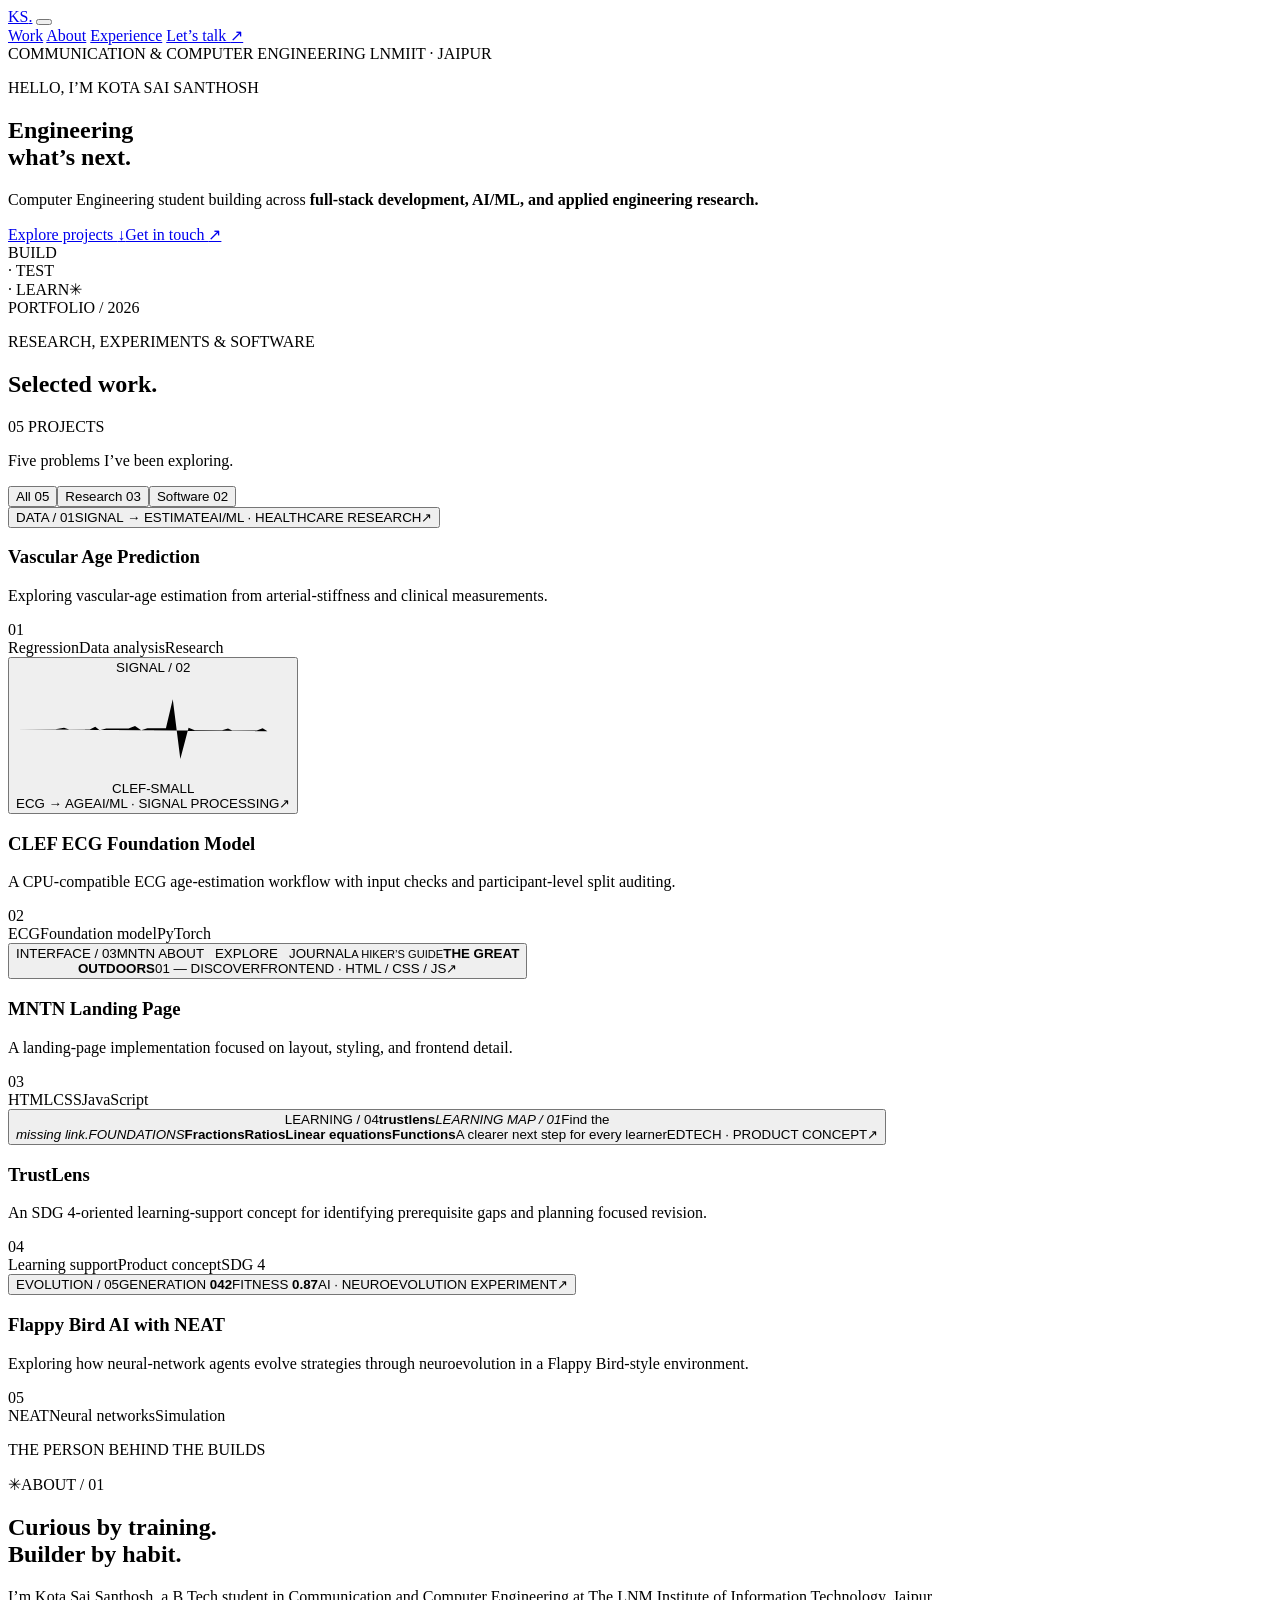
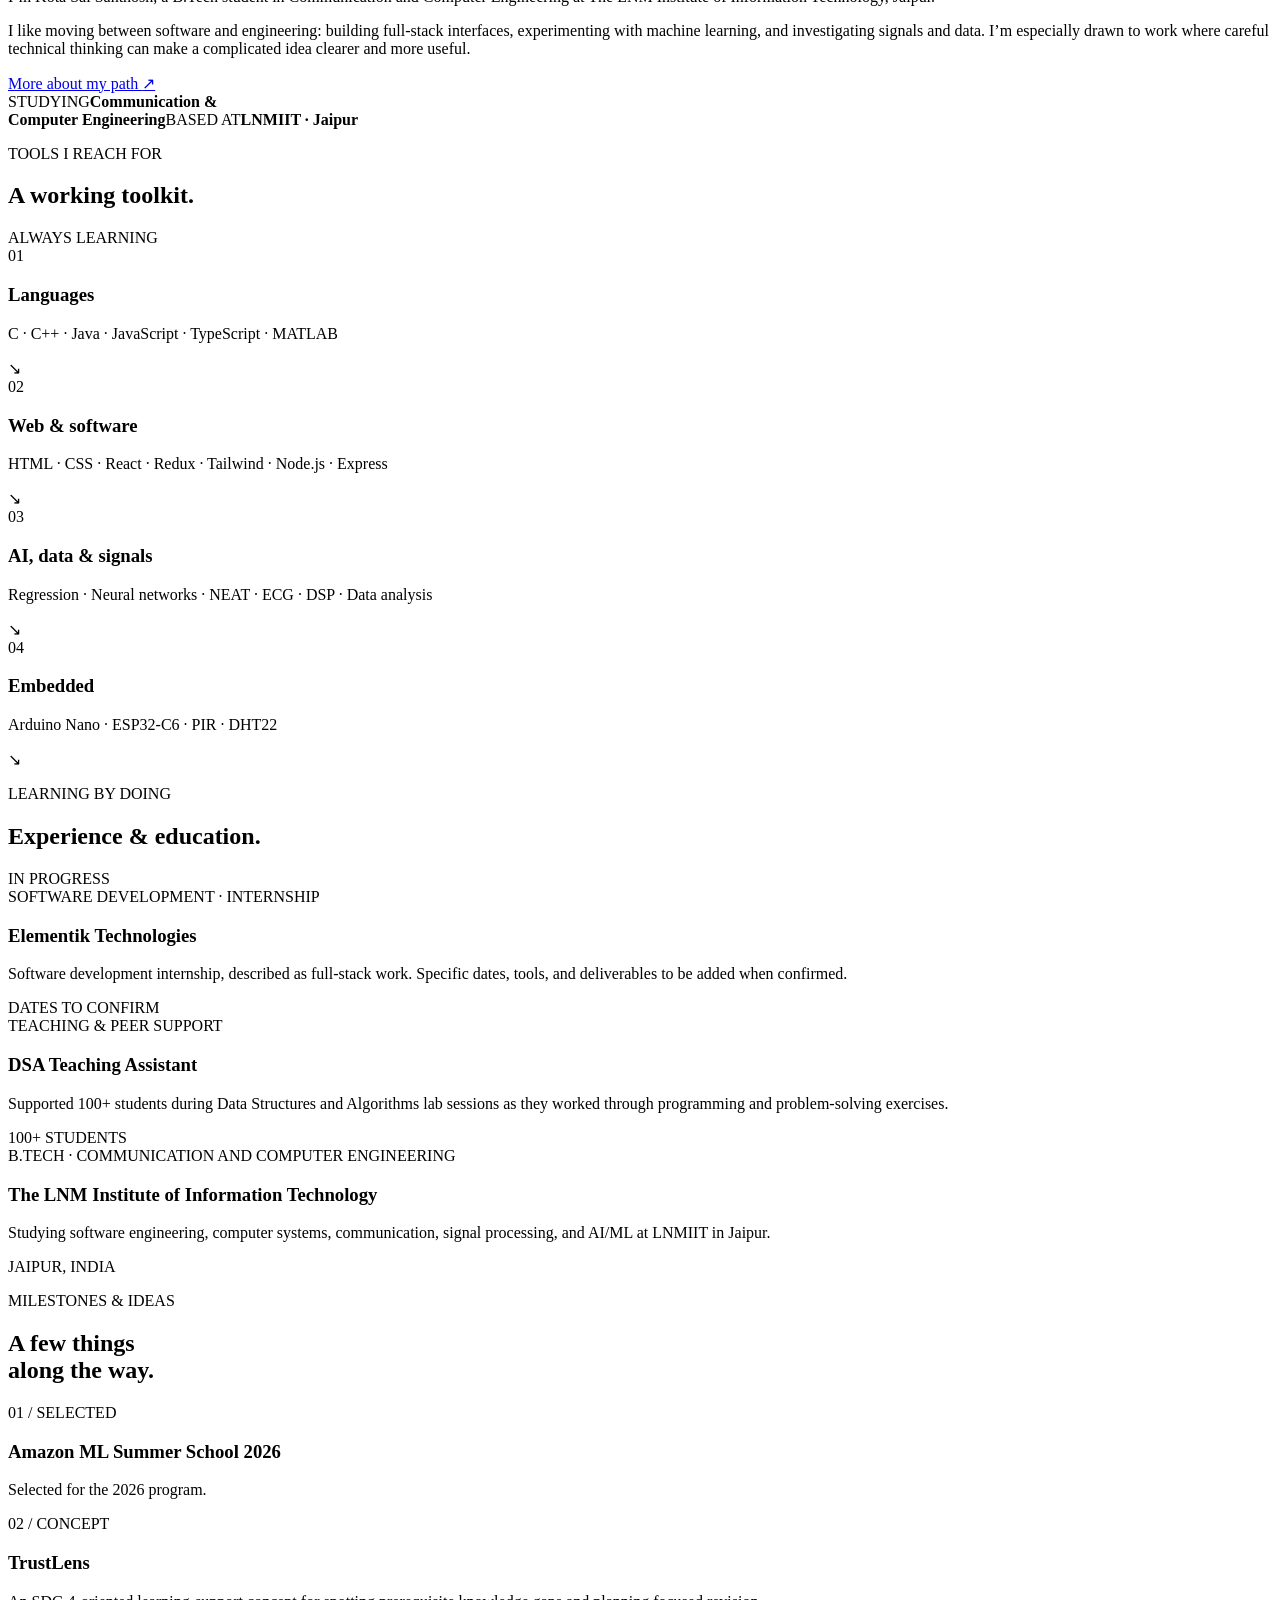
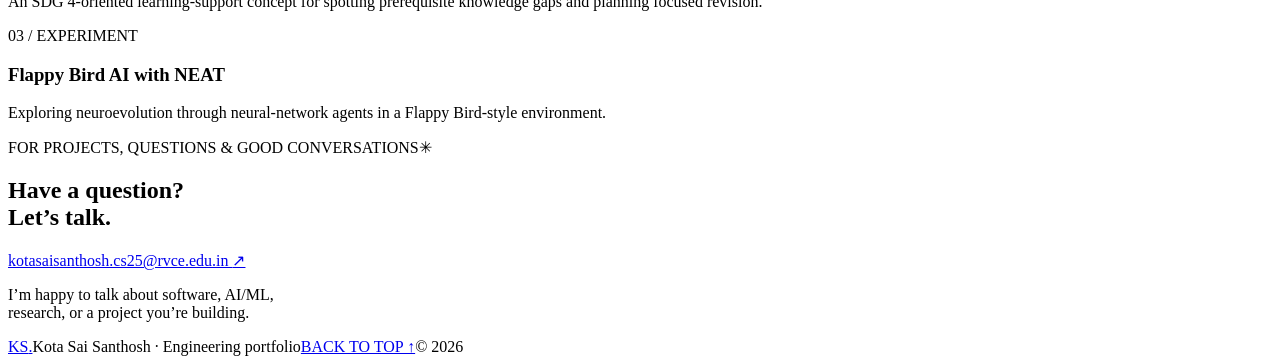
==== santhosh-portfolio/index.html @ ad8db881 "feat: add personal portfolio structure" ====
<!doctype html>
<html lang="en">
<head>
  <meta charset="utf-8">
  <meta name="viewport" content="width=device-width, initial-scale=1">
  <meta name="description" content="Kota Sai Santhosh is a Communication and Computer Engineering student building across full-stack development, AI/ML, and applied engineering.">
  <meta name="theme-color" content="#f3f1e9">
  <title>Kota Sai Santhosh — Engineering Portfolio</title>
  <link rel="preconnect" href="https://fonts.googleapis.com">
  <link rel="preconnect" href="https://fonts.gstatic.com" crossorigin>
  <link href="https://fonts.googleapis.com/css2?family=DM+Mono:wght@400;500&family=DM+Serif+Display:ital@0;1&family=Space+Grotesk:wght@400;500;600;700&display=swap" rel="stylesheet">
  <link rel="stylesheet" href="styles.css">
  <script src="script.js" defer></script>
</head>
<body>
  <header class="site-header">
    <a class="wordmark" href="#home" aria-label="Kota Sai Santhosh, home">KS<span>.</span></a>
    <button class="menu-toggle" type="button" aria-expanded="false" aria-controls="site-nav" aria-label="Open menu">
      <span></span><span></span>
    </button>
    <nav class="site-nav" id="site-nav" aria-label="Main navigation">
      <a href="#work">Work</a>
      <a href="about.html">About</a>
      <a href="#experience">Experience</a>
      <a class="nav-contact" href="#contact">Let’s talk <span aria-hidden="true">↗</span></a>
    </nav>
  </header>

  <main>
    <section class="hero section-shell" id="home" aria-labelledby="hero-title">
      <div class="hero-topline"><span>COMMUNICATION &amp; COMPUTER ENGINEERING</span><span class="availability"><i></i> LNMIIT · JAIPUR</span></div>
      <div class="hero-copy">
        <p class="eyebrow">HELLO, I’M KOTA SAI SANTHOSH</p>
        <h1 id="hero-title">Engineering<br><span class="hero-outline">what’s next</span><span class="period">.</span></h1>
        <div class="hero-bottom">
          <p class="hero-summary">Computer Engineering student building across <strong>full-stack development, AI/ML, and applied engineering research.</strong></p>
          <div class="hero-actions"><a class="primary-link" href="#work">Explore projects <span aria-hidden="true">↓</span></a><a class="text-link" href="mailto:kotasaisanthosh.cs25@rvce.edu.in">Get in touch <span aria-hidden="true">↗</span></a></div>
        </div>
      </div>
      <div class="hero-orbit" aria-hidden="true"><span class="orbit-dot"></span><span class="orbit-label">BUILD<br>· TEST<br>· LEARN</span><span class="orbit-center">✳</span></div>
      <div class="hero-index" aria-hidden="true">PORTFOLIO / 2026</div>
    </section>

    <section class="work-section section-shell" id="work" aria-labelledby="work-title">
      <div class="section-heading">
        <div><p class="eyebrow">RESEARCH, EXPERIMENTS &amp; SOFTWARE</p><h2 id="work-title">Selected work<span class="period">.</span></h2></div>
        <span class="section-count">05 PROJECTS</span>
      </div>
      <div class="project-toolbar"><p>Five problems I’ve been exploring.</p><div class="project-filters" role="group" aria-label="Filter projects"><button class="filter-button is-active" type="button" data-filter="all" aria-pressed="true">All <span>05</span></button><button class="filter-button" type="button" data-filter="research" aria-pressed="false">Research <span>03</span></button><button class="filter-button" type="button" data-filter="software" aria-pressed="false">Software <span>02</span></button></div></div>
      <div class="project-grid">
        <article class="project project-featured" data-category="research" data-project="vascular">
          <button class="project-image image-vascular" type="button" aria-label="Read about Vascular Age Prediction">
            <span class="visual-kicker">DATA / 01</span><span class="vascular-visual" aria-hidden="true"><span class="axis axis-x"></span><span class="axis axis-y"></span><span class="plot-line"></span><i class="plot-point p1"></i><i class="plot-point p2"></i><i class="plot-point p3"></i><i class="plot-point p4"></i><i class="plot-point p5"></i><span class="plot-caption">SIGNAL → ESTIMATE</span></span><span class="image-label">AI/ML · HEALTHCARE RESEARCH</span><span class="image-arrow" aria-hidden="true">↗</span>
          </button>
          <div class="project-info"><div><h3>Vascular Age Prediction</h3><p>Exploring vascular-age estimation from arterial-stiffness and clinical measurements.</p></div><span class="project-year">01</span></div>
          <div class="project-tags"><span>Regression</span><span>Data analysis</span><span>Research</span></div>
        </article>
        <article class="project" data-category="research" data-project="ecg">
          <button class="project-image image-ecg" type="button" aria-label="Read about CLEF ECG Foundation Model">
            <span class="visual-kicker">SIGNAL / 02</span><span class="ecg-visual" aria-hidden="true"><span class="ecg-grid"></span><svg viewBox="0 0 800 300" preserveAspectRatio="none"><path d="M0 158H115l25-4 15 5h60l16-8 13 10 19-5h65l19-7 18 12 18-6h54l20-84 22 174 24-91 18 7h80l17-5 12 6h72l17-7 14 9h72" /></svg><span class="ecg-readout">CLEF-SMALL<br>ECG → AGE</span></span><span class="image-label">AI/ML · SIGNAL PROCESSING</span><span class="image-arrow" aria-hidden="true">↗</span>
          </button>
          <div class="project-info"><div><h3>CLEF ECG Foundation Model</h3><p>A CPU-compatible ECG age-estimation workflow with input checks and participant-level split auditing.</p></div><span class="project-year">02</span></div>
          <div class="project-tags"><span>ECG</span><span>Foundation model</span><span>PyTorch</span></div>
        </article>
        <article class="project" data-category="software" data-project="mntn">
          <button class="project-image image-mntn" type="button" aria-label="Read about MNTN Landing Page">
            <span class="visual-kicker">INTERFACE / 03</span><span class="mntn-visual" aria-hidden="true"><span class="mntn-nav">MNTN <span>ABOUT&nbsp;&nbsp; EXPLORE&nbsp;&nbsp; JOURNAL</span></span><span class="mntn-copy"><small>A HIKER’S GUIDE</small><strong>THE GREAT<br>OUTDOORS</strong><span>01 — DISCOVER</span></span><span class="mntn-sun"></span></span><span class="image-label">FRONTEND · HTML / CSS / JS</span><span class="image-arrow" aria-hidden="true">↗</span>
          </button>
          <div class="project-info"><div><h3>MNTN Landing Page</h3><p>A landing-page implementation focused on layout, styling, and frontend detail.</p></div><span class="project-year">03</span></div>
          <div class="project-tags"><span>HTML</span><span>CSS</span><span>JavaScript</span></div>
        </article>
        <article class="project" data-category="software" data-project="trustlens">
          <button class="project-image image-trustlens" type="button" aria-label="Read about TrustLens">
            <span class="visual-kicker">LEARNING / 04</span><span class="trustlens-visual" aria-hidden="true"><span class="trustlens-top"><b>trustlens</b><i>LEARNING MAP / 01</i></span><span class="trustlens-title">Find the<br><em>missing link.</em></span><span class="learning-map"><i>FOUNDATIONS</i><b>Fractions</b><b>Ratios</b><b class="map-current">Linear equations</b><b>Functions</b><i class="map-connector"></i></span><span class="trustlens-footer">A clearer next step for every learner</span></span><span class="image-label">EDTECH · PRODUCT CONCEPT</span><span class="image-arrow" aria-hidden="true">↗</span>
          </button>
          <div class="project-info"><div><h3>TrustLens</h3><p>An SDG 4-oriented learning-support concept for identifying prerequisite gaps and planning focused revision.</p></div><span class="project-year">04</span></div>
          <div class="project-tags"><span>Learning support</span><span>Product concept</span><span>SDG 4</span></div>
        </article>
        <article class="project" data-category="research" data-project="neat">
          <button class="project-image image-neat" type="button" aria-label="Read about Flappy Bird AI with NEAT">
            <span class="visual-kicker">EVOLUTION / 05</span><span class="neat-visual" aria-hidden="true"><span class="neat-generation">GENERATION <b>042</b></span><span class="neat-network"><i class="node input-node n1"></i><i class="node input-node n2"></i><i class="node input-node n3"></i><i class="node hidden-node n4"></i><i class="node hidden-node n5"></i><i class="node hidden-node n6"></i><i class="node output-node n7"></i><span class="network-edge e1"></span><span class="network-edge e2"></span><span class="network-edge e3"></span><span class="network-edge e4"></span><span class="network-edge e5"></span><span class="network-edge e6"></span><span class="network-edge e7"></span><span class="network-edge e8"></span></span><span class="neat-score">FITNESS <b>0.87</b></span></span><span class="image-label">AI · NEUROEVOLUTION EXPERIMENT</span><span class="image-arrow" aria-hidden="true">↗</span>
          </button>
          <div class="project-info"><div><h3>Flappy Bird AI with NEAT</h3><p>Exploring how neural-network agents evolve strategies through neuroevolution in a Flappy Bird-style environment.</p></div><span class="project-year">05</span></div>
          <div class="project-tags"><span>NEAT</span><span>Neural networks</span><span>Simulation</span></div>
        </article>
      </div>
    </section>

    <section class="about-section" id="about" aria-labelledby="about-title">
      <div class="about-inner section-shell">
        <div class="about-label"><p class="eyebrow">THE PERSON BEHIND THE BUILDS</p><span class="about-doodle" aria-hidden="true">✳</span><span class="about-index">ABOUT / 01</span></div>
        <div class="about-copy"><h2 id="about-title">Curious by training.<br><span>Builder by habit.</span></h2>
          <p>I’m Kota Sai Santhosh, a B.Tech student in Communication and Computer Engineering at The LNM Institute of Information Technology, Jaipur.</p>
          <p>I like moving between software and engineering: building full-stack interfaces, experimenting with machine learning, and investigating signals and data. I’m especially drawn to work where careful technical thinking can make a complicated idea clearer and more useful.</p>
          <a class="text-link" href="about.html">More about my path <span aria-hidden="true">↗</span></a>
        </div>
        <div class="about-note"><span>STUDYING</span><strong>Communication &amp;<br>Computer Engineering</strong><span>BASED AT</span><strong>LNMIIT · Jaipur</strong></div>
      </div>
    </section>

    <section class="skills-section section-shell" id="skills" aria-labelledby="skills-title">
      <div class="section-heading"><div><p class="eyebrow">TOOLS I REACH FOR</p><h2 id="skills-title">A working toolkit<span class="period">.</span></h2></div><span class="section-count">ALWAYS LEARNING</span></div>
      <div class="skills-list">
        <div class="skill-row"><span class="skill-number">01</span><h3>Languages</h3><p>C · C++ · Java · JavaScript · TypeScript · MATLAB</p><span class="skill-mark" aria-hidden="true">↘</span></div>
        <div class="skill-row"><span class="skill-number">02</span><h3>Web &amp; software</h3><p>HTML · CSS · React · Redux · Tailwind · Node.js · Express</p><span class="skill-mark" aria-hidden="true">↘</span></div>
        <div class="skill-row"><span class="skill-number">03</span><h3>AI, data &amp; signals</h3><p>Regression · Neural networks · NEAT · ECG · DSP · Data analysis</p><span class="skill-mark" aria-hidden="true">↘</span></div>
        <div class="skill-row"><span class="skill-number">04</span><h3>Embedded</h3><p>Arduino Nano · ESP32-C6 · PIR · DHT22</p><span class="skill-mark" aria-hidden="true">↘</span></div>
      </div>
    </section>

    <section class="experience-section" id="experience" aria-labelledby="experience-title">
      <div class="experience-inner section-shell">
        <div class="section-heading"><div><p class="eyebrow">LEARNING BY DOING</p><h2 id="experience-title">Experience &amp; education<span class="period">.</span></h2></div><span class="section-count">IN PROGRESS</span></div>
        <div class="timeline">
          <article class="timeline-item"><span class="timeline-pin"></span><div class="timeline-meta">SOFTWARE DEVELOPMENT · INTERNSHIP</div><div class="timeline-main"><h3>Elementik Technologies</h3><p>Software development internship, described as full-stack work. Specific dates, tools, and deliverables to be added when confirmed.</p></div><span class="timeline-date">DATES TO CONFIRM</span></article>
          <article class="timeline-item"><span class="timeline-pin"></span><div class="timeline-meta">TEACHING &amp; PEER SUPPORT</div><div class="timeline-main"><h3>DSA Teaching Assistant</h3><p>Supported 100+ students during Data Structures and Algorithms lab sessions as they worked through programming and problem-solving exercises.</p></div><span class="timeline-date">100+ STUDENTS</span></article>
          <article class="timeline-item"><span class="timeline-pin"></span><div class="timeline-meta">B.TECH · COMMUNICATION AND COMPUTER ENGINEERING</div><div class="timeline-main"><h3>The LNM Institute of Information Technology</h3><p>Studying software engineering, computer systems, communication, signal processing, and AI/ML at LNMIIT in Jaipur.</p></div><span class="timeline-date">JAIPUR, INDIA</span></article>
        </div>
      </div>
    </section>

    <section class="notes-section section-shell" aria-labelledby="notes-title">
      <div class="notes-title"><p class="eyebrow">MILESTONES &amp; IDEAS</p><h2 id="notes-title">A few things<br>along the way<span class="period">.</span></h2></div>
      <div class="notes-grid"><article class="note-item"><span>01 / SELECTED</span><h3>Amazon ML Summer School 2026</h3><p>Selected for the 2026 program.</p></article><article class="note-item"><span>02 / CONCEPT</span><h3>TrustLens</h3><p>An SDG 4-oriented learning-support concept for spotting prerequisite knowledge gaps and planning focused revision.</p></article><article class="note-item"><span>03 / EXPERIMENT</span><h3>Flappy Bird AI with NEAT</h3><p>Exploring neuroevolution through neural-network agents in a Flappy Bird-style environment.</p></article></div>
    </section>

    <section class="contact-section section-shell" id="contact" aria-labelledby="contact-title">
      <div class="contact-kicker"><span class="eyebrow">FOR PROJECTS, QUESTIONS &amp; GOOD CONVERSATIONS</span><span class="contact-star" aria-hidden="true">✳</span></div>
      <h2 id="contact-title">Have a question?<br><span>Let’s talk.</span></h2>
      <div class="contact-bottom">
        <a class="email-link" href="mailto:kotasaisanthosh.cs25@rvce.edu.in">kotasaisanthosh.cs25@rvce.edu.in <span aria-hidden="true">↗</span></a>
        <p class="contact-note">I’m happy to talk about software, AI/ML,<br>research, or a project you’re building.</p>
      </div>
    </section>
  </main>

  <footer class="site-footer section-shell"><a class="wordmark" href="#home">KS<span>.</span></a><span>Kota Sai Santhosh · Engineering portfolio</span><a class="back-top" href="#home">BACK TO TOP ↑</a><span>© <span id="year"></span></span></footer>

  <dialog class="project-dialog" aria-labelledby="dialog-title"><form method="dialog"><button class="dialog-close" aria-label="Close project details">×</button></form><p class="eyebrow" id="dialog-category"></p><h2 id="dialog-title"></h2><p id="dialog-description"></p><div class="dialog-tags" id="dialog-tags"></div><a class="dialog-resource" id="dialog-link" href="#" target="_blank" rel="noreferrer">Explore project resource <span aria-hidden="true">↗</span></a></dialog>
</body>
</html>
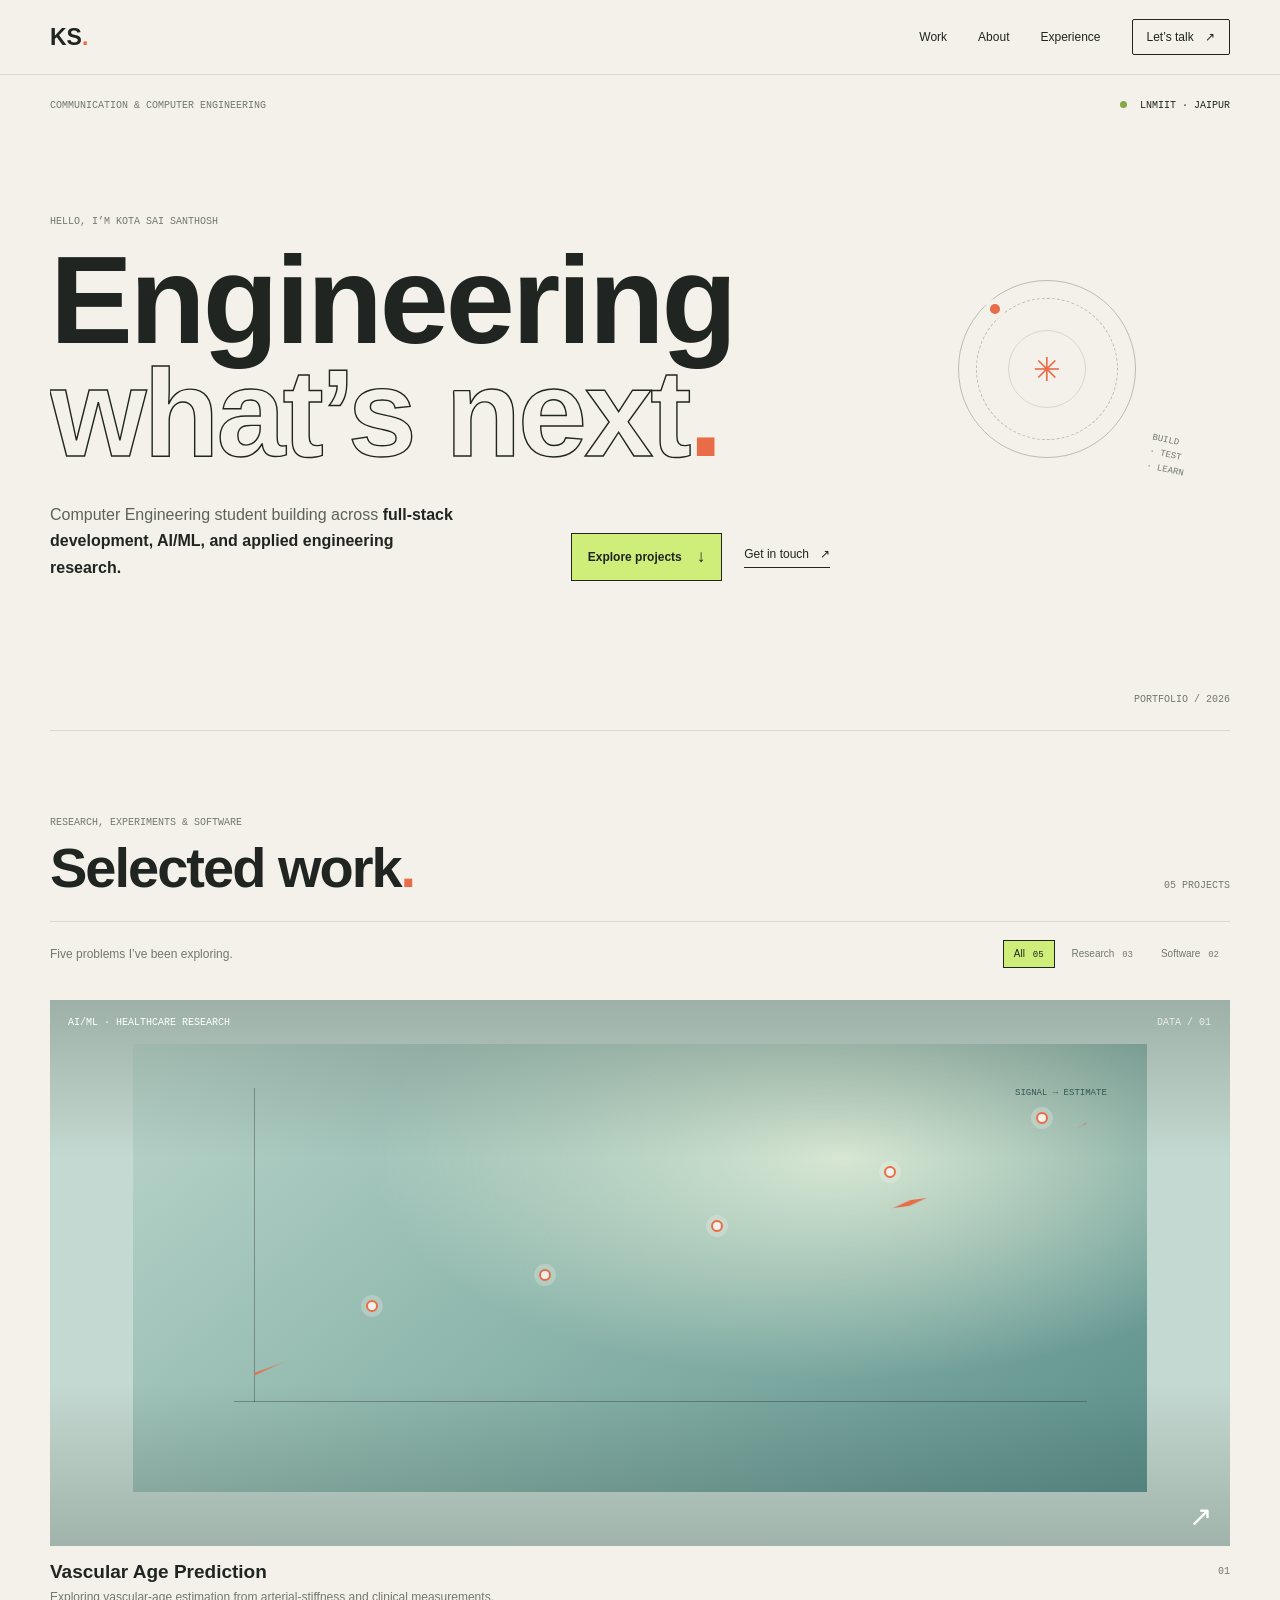
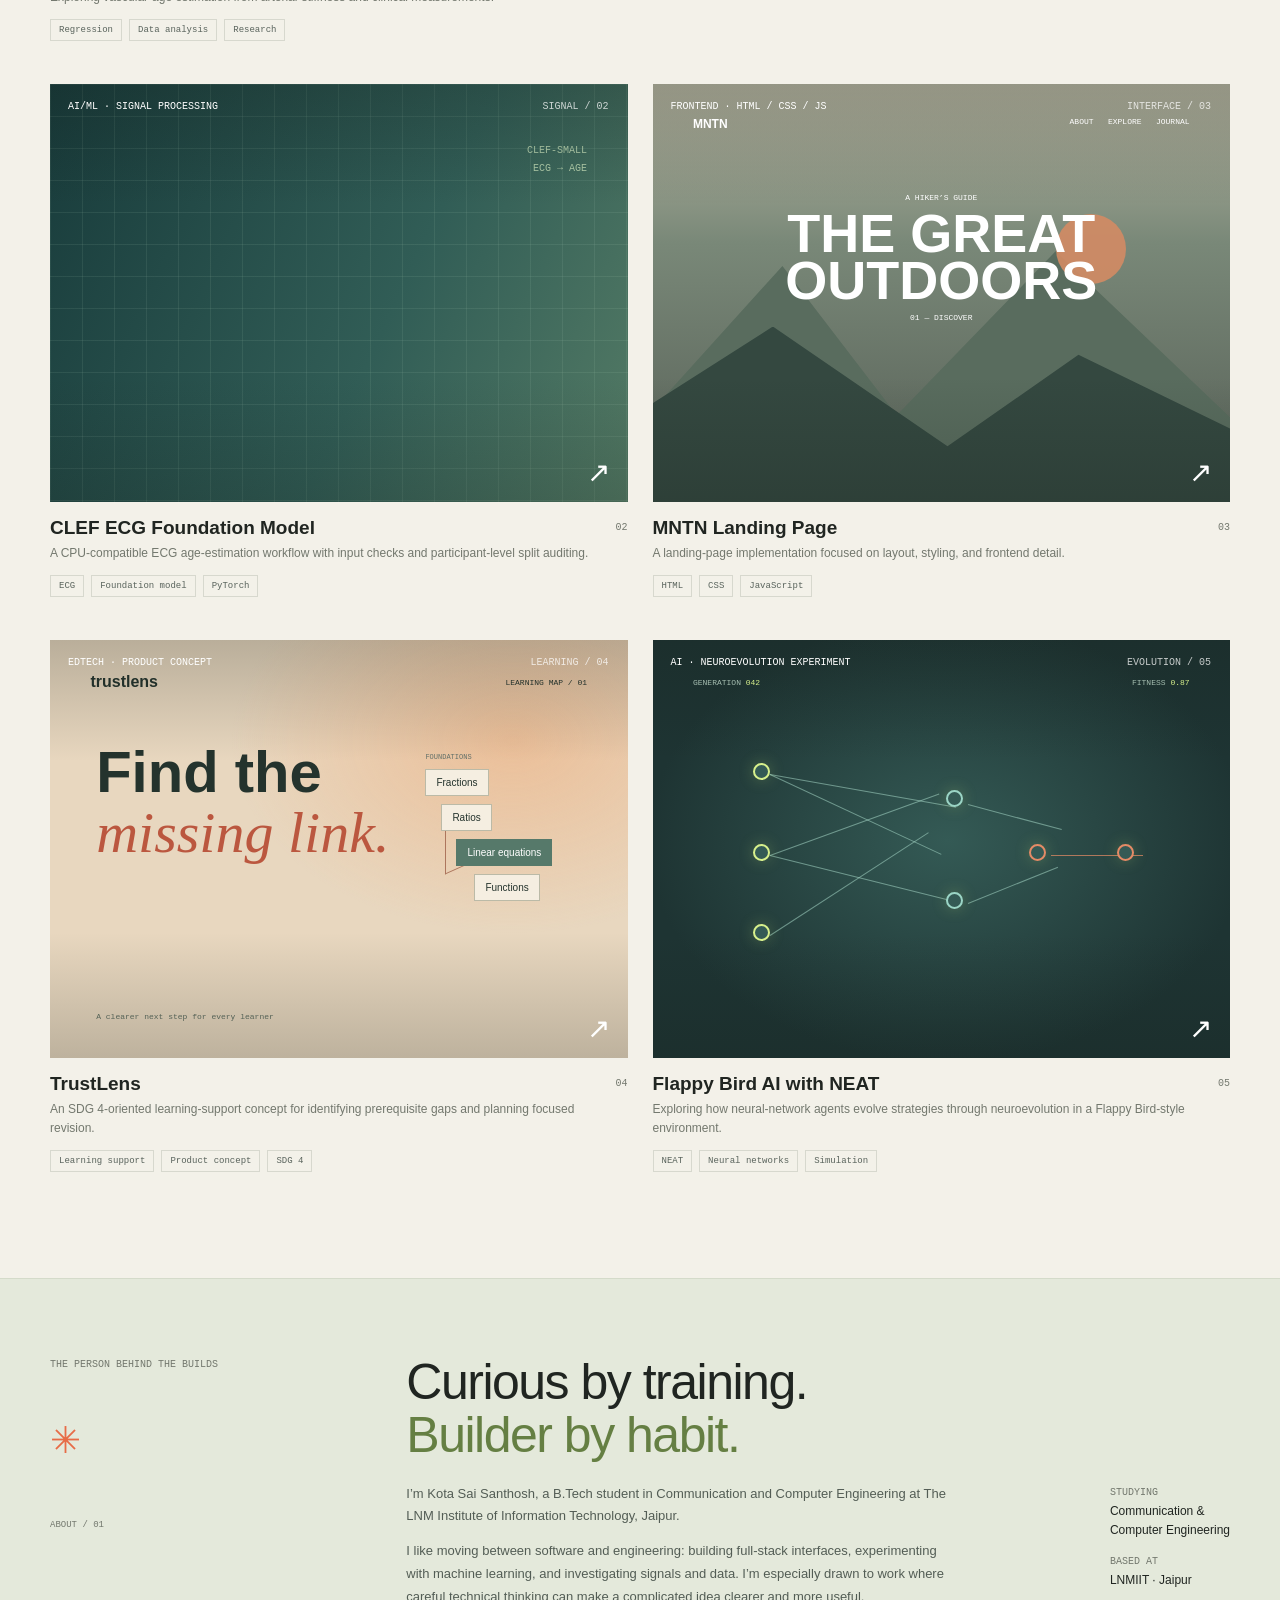
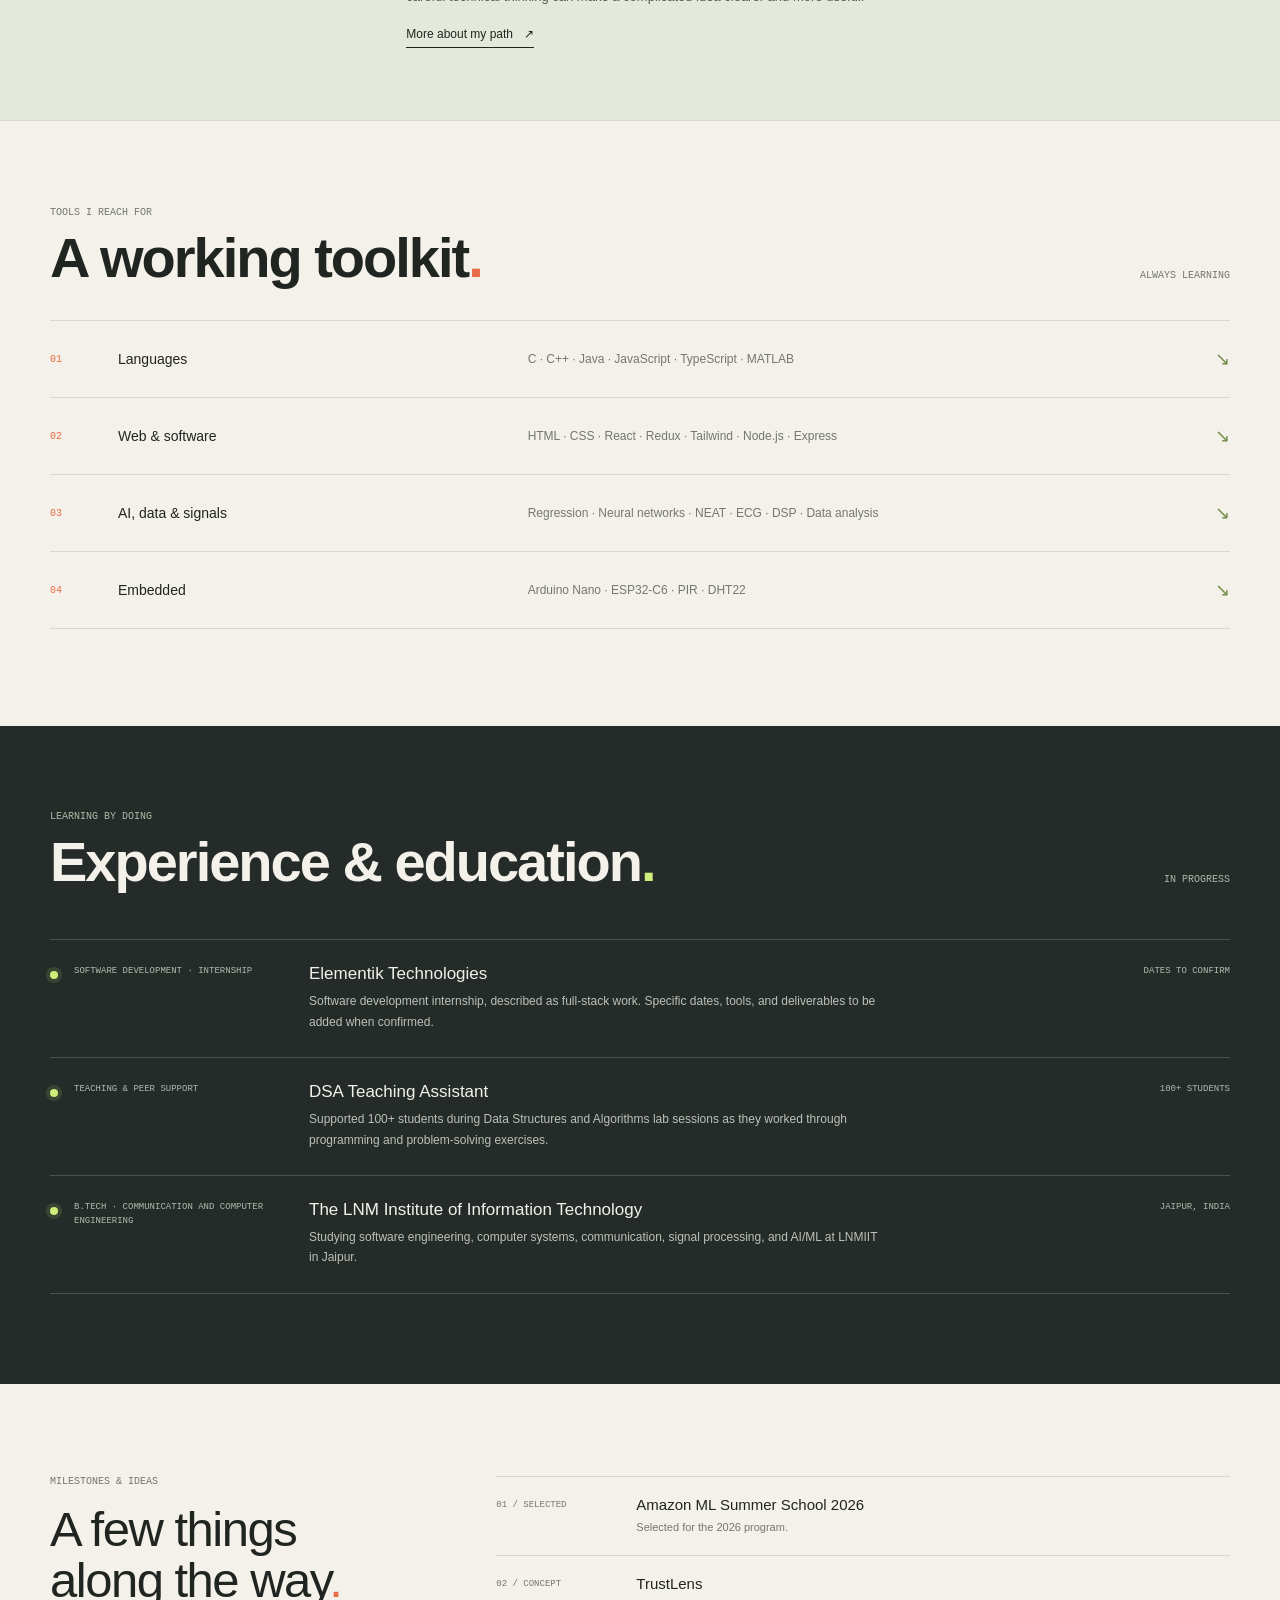
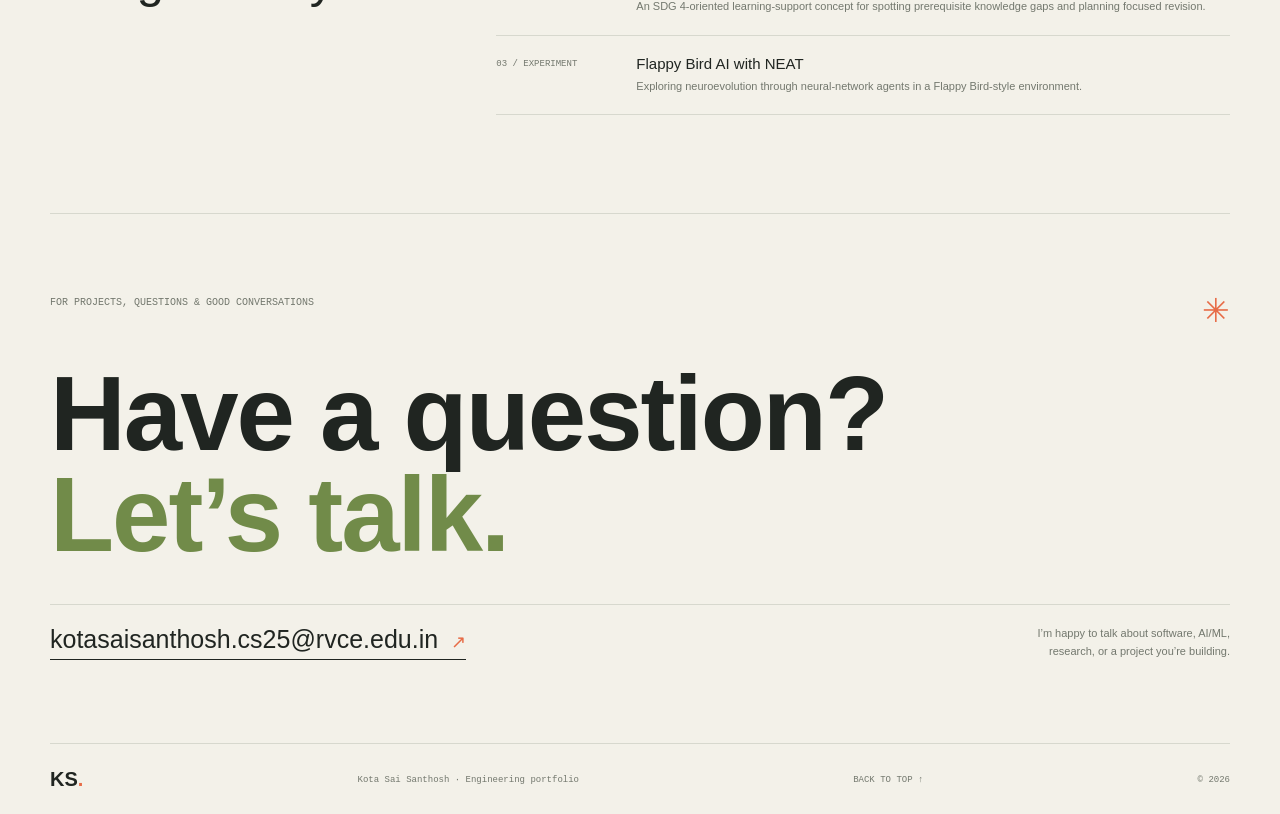
==== commit 0ad9b4a6: "style: improve portfolio layout" ====
--- a/santhosh-portfolio/index.html
+++ b/santhosh-portfolio/index.html
@@ -9,7 +9,7 @@
   <link rel="preconnect" href="https://fonts.googleapis.com">
   <link rel="preconnect" href="https://fonts.gstatic.com" crossorigin>
   <link href="https://fonts.googleapis.com/css2?family=DM+Mono:wght@400;500&family=DM+Serif+Display:ital@0;1&family=Space+Grotesk:wght@400;500;600;700&display=swap" rel="stylesheet">
-  <link rel="stylesheet" href="styles.css">
+  <link rel="stylesheet" href="style.css">
   <script src="script.js" defer></script>
 </head>
 <body>
@@ -20,7 +20,7 @@
     </button>
     <nav class="site-nav" id="site-nav" aria-label="Main navigation">
       <a href="#work">Work</a>
-      <a href="about.html">About</a>
+      <a href="#about">About</a>
       <a href="#experience">Experience</a>
       <a class="nav-contact" href="#contact">Let’s talk <span aria-hidden="true">↗</span></a>
     </nav>
@@ -92,7 +92,7 @@
         <div class="about-copy"><h2 id="about-title">Curious by training.<br><span>Builder by habit.</span></h2>
           <p>I’m Kota Sai Santhosh, a B.Tech student in Communication and Computer Engineering at The LNM Institute of Information Technology, Jaipur.</p>
           <p>I like moving between software and engineering: building full-stack interfaces, experimenting with machine learning, and investigating signals and data. I’m especially drawn to work where careful technical thinking can make a complicated idea clearer and more useful.</p>
-          <a class="text-link" href="about.html">More about my path <span aria-hidden="true">↗</span></a>
+          <a class="text-link" href="#about">More about my path <span aria-hidden="true">↗</span></a>
         </div>
         <div class="about-note"><span>STUDYING</span><strong>Communication &amp;<br>Computer Engineering</strong><span>BASED AT</span><strong>LNMIIT · Jaipur</strong></div>
       </div>
--- a/santhosh-portfolio/style.css
+++ b/santhosh-portfolio/style.css
@@ -0,0 +1,72 @@
+:root { color-scheme: light; --paper: #f3f1e9; --ink: #202521; --muted: #73786e; --line: #d7d8ce; --green: #cfed79; --orange: #e76c47; --blue: #a8d9cf; --mono: 'DM Mono', monospace; --display: 'Space Grotesk', sans-serif; --serif: 'DM Serif Display', Georgia, serif; }
+* { box-sizing: border-box; }
+html { scroll-behavior: smooth; scroll-padding-top: 82px; }
+body { margin: 0; background: var(--paper); color: var(--ink); font-family: var(--display); -webkit-font-smoothing: antialiased; }
+a { color: inherit; text-decoration: none; }
+button { color: inherit; font: inherit; }
+::selection { background: var(--green); color: var(--ink); }
+.section-shell { width: min(1180px, calc(100% - 96px)); margin-inline: auto; }
+
+.site-header { position: sticky; top: 0; z-index: 10; height: 75px; padding-inline: max(48px, calc((100vw - 1180px) / 2)); display: flex; align-items: center; justify-content: space-between; background: rgb(243 241 233 / 94%); border-bottom: 1px solid var(--line); backdrop-filter: blur(14px); }
+.wordmark { font-size: 23px; font-weight: 700; letter-spacing: 0; }.wordmark span, .period { color: var(--orange); }
+.site-nav { display: flex; align-items: center; gap: 31px; font-size: 12px; font-weight: 500; }.site-nav a:not(.nav-contact):hover, .back-top:hover { color: #708c37; }
+.nav-contact { padding: 10px 14px; border: 1px solid var(--ink); border-radius: 2px; }.nav-contact span { margin-left: 8px; }.menu-toggle { display: none; }
+.hero { min-height: 655px; position: relative; padding-top: 25px; overflow: hidden; }.hero-topline, .eyebrow, .section-count, .image-label, .project-year, .about-note, .hero-index, .visual-kicker, .timeline-meta, .timeline-date, .note-item > span { font: 10px var(--mono); letter-spacing: 0; }
+.hero-topline { display: flex; justify-content: space-between; color: var(--muted); }.availability { color: var(--ink); }.availability i { display: inline-block; width: 7px; height: 7px; margin-right: 7px; border-radius: 50%; background: #82a943; }
+.hero-copy { position: relative; z-index: 1; padding-top: 105px; width: min(920px, 83%); }.eyebrow { color: var(--muted); margin: 0 0 17px; } h1, h2, h3, p { margin-top: 0; }
+.hero h1 { font-size: clamp(68px, 9.7vw, 130px); line-height: .91; letter-spacing: -3px; margin: 0; font-weight: 600; }.hero-outline { color: transparent; -webkit-text-stroke: 1.4px var(--ink); }
+.hero-bottom { display: flex; justify-content: space-between; align-items: flex-end; gap: 25px; max-width: 780px; margin-top: 32px; }.hero-summary { max-width: 405px; font-size: 16px; line-height: 1.65; color: #5b625b; margin: 0; }.hero-summary strong { color: var(--ink); font-weight: 600; }
+.hero-actions { display: flex; align-items: center; gap: 22px; flex-wrap: wrap; }.primary-link { display: inline-flex; align-items: center; gap: 15px; padding: 13px 16px; background: var(--green); border: 1px solid var(--ink); font-size: 12px; font-weight: 600; transition: transform .2s, background .2s; }.primary-link:hover { background: #d9f89a; transform: translateY(-3px); }.primary-link span { font-size: 17px; }
+.text-link { display: inline-flex; gap: 11px; align-items: center; border-bottom: 1px solid var(--ink); padding-bottom: 6px; font-size: 12px; font-weight: 500; }.text-link:hover span { transform: translate(2px, -2px); }.text-link span { transition: transform .2s; }
+.hero-orbit { position: absolute; right: 8%; top: 205px; width: 178px; height: 178px; border: 1px solid #b8beb2; border-radius: 50%; display: grid; place-items: center; animation: orbit-turn 32s linear infinite; }.hero-orbit::before, .hero-orbit::after { content: ''; position: absolute; inset: 17px; border: 1px dashed #b8beb2; border-radius: 50%; }.hero-orbit::after { inset: 49px; border-style: solid; border-color: #d7d8ce; }.orbit-center { color: var(--orange); font-size: 33px; animation: orbit-turn 32s linear infinite reverse; }.orbit-label { position: absolute; right: -52px; bottom: -20px; font: 9px/1.6 var(--mono); color: var(--muted); transform: rotate(12deg); }.orbit-dot { position: absolute; top: 23px; left: 31px; z-index: 1; width: 10px; height: 10px; background: var(--orange); border-radius: 50%; box-shadow: 0 0 0 5px var(--paper); }.hero-index { position: absolute; bottom: 25px; right: 0; color: var(--muted); }
+
+.work-section { padding-top: 86px; padding-bottom: 106px; border-top: 1px solid var(--line); }.section-heading { display: flex; justify-content: space-between; align-items: flex-end; gap: 20px; margin-bottom: 25px; }.section-heading .eyebrow { margin-bottom: 12px; }.section-heading h2 { font-size: clamp(36px, 4.8vw, 56px); letter-spacing: -2px; line-height: 1; margin: 0; font-weight: 600; }.section-count { color: var(--muted); padding-bottom: 5px; white-space: nowrap; }
+.project-toolbar { display: flex; justify-content: space-between; align-items: center; gap: 20px; padding: 18px 0; border-top: 1px solid var(--line); margin-bottom: 14px; }.project-toolbar p { color: var(--muted); font-size: 12px; margin: 0; }.project-filters { display: flex; gap: 6px; }.filter-button { padding: 7px 10px; border: 1px solid transparent; background: transparent; color: var(--muted); font-size: 10px; cursor: pointer; }.filter-button span { margin-left: 5px; font: 9px var(--mono); }.filter-button:hover, .filter-button.is-active { color: var(--ink); border-color: var(--ink); }.filter-button.is-active { background: var(--green); }
+.project-grid { display: grid; grid-template-columns: 1fr 1fr; gap: 43px 25px; }.project-featured { grid-column: 1 / -1; }.project[hidden] { display: none; }.project-image { width: 100%; display: block; position: relative; overflow: hidden; aspect-ratio: 1.38; padding: 0; border: 0; background: #dbe0d3; text-align: left; cursor: pointer; }.project-featured .project-image { aspect-ratio: 2.16; }.project-image::after { content: ''; position: absolute; inset: 0; background: linear-gradient(180deg, rgba(20, 29, 23, .22), transparent 29%, transparent 70%, rgba(20, 29, 23, .2)); pointer-events: none; }.project-image:hover .vascular-visual, .project-image:hover .ecg-visual, .project-image:hover .mntn-visual { transform: scale(1.035); }.image-label { position: absolute; z-index: 2; top: 17px; left: 18px; color: white; }.image-arrow { position: absolute; z-index: 2; right: 18px; bottom: 13px; font-size: 28px; color: white; }.visual-kicker { position: absolute; z-index: 1; top: 17px; right: 19px; color: rgb(255 255 255 / 75%); }
+.image-vascular { background: #c4d9d1; }.vascular-visual { position: absolute; inset: 8% 7% 10%; overflow: hidden; background: radial-gradient(ellipse at 70% 25%, rgb(239 247 224 / 77%), transparent 47%), linear-gradient(140deg, #bad5cb 0%, #8fb7ad 45%, #5d918c 100%); transition: transform .65s cubic-bezier(.2,.7,.2,1); }.axis { position: absolute; display: block; background: rgb(32 37 33 / 34%); }.axis-x { left: 10%; right: 6%; bottom: 20%; height: 1px; }.axis-y { left: 12%; top: 10%; bottom: 20%; width: 1px; }.plot-line { position: absolute; left: 12%; right: 6%; top: 15%; bottom: 20%; background: linear-gradient(155deg, transparent 0 18%, #e76c47 18.3% 18.8%, transparent 19.1% 38%, #e76c47 38.3% 38.8%, transparent 39.1% 58%, #e76c47 58.3% 58.8%, transparent 59.1% 78%, #e76c47 78.3% 78.8%, transparent 79.1%); clip-path: polygon(0 90%, 20% 69%, 42% 62%, 64% 36%, 86% 28%, 100% 4%, 100% 6%, 86% 30%, 64% 38%, 42% 64%, 20% 71%, 0 92%); }.plot-point { position: absolute; z-index: 1; width: 12px; height: 12px; background: var(--paper); border: 2px solid var(--orange); border-radius: 50%; box-shadow: 0 0 0 5px rgb(243 241 233 / 28%); }.p1 { left: 23%; bottom: 40%; }.p2 { left: 40%; bottom: 47%; }.p3 { left: 57%; bottom: 58%; }.p4 { left: 74%; bottom: 70%; }.p5 { left: 89%; bottom: 82%; }.plot-caption { position: absolute; top: 10%; right: 4%; color: #355c55; font: 9px var(--mono); letter-spacing: 0; }
+.image-ecg { background: #263c3b; }.ecg-visual { position: absolute; inset: 0; overflow: hidden; background: linear-gradient(115deg, #183b3b, #315d56 58%, #547b65); transition: transform .65s cubic-bezier(.2,.7,.2,1); }.ecg-grid { position: absolute; inset: 0; background-image: linear-gradient(rgb(198 231 202 / 9%) 1px, transparent 1px), linear-gradient(90deg, rgb(198 231 202 / 9%) 1px, transparent 1px); background-size: 32px 32px; }.ecg-visual svg { position: absolute; inset: 18% 4% 14%; width: 92%; height: 68%; overflow: visible; }.ecg-visual path { fill: none; stroke: #cff28c; stroke-width: 3; vector-effect: non-scaling-stroke; stroke-linecap: round; stroke-linejoin: round; stroke-dasharray: 1100; stroke-dashoffset: 1100; animation: draw-signal 3.4s ease-in-out infinite alternate; }.ecg-readout { position: absolute; right: 7%; top: 14%; color: rgb(221 242 199 / 72%); font: 10px/1.8 var(--mono); text-align: right; }
+.image-mntn { background: #877c65; }.mntn-visual { position: absolute; inset: 0; overflow: hidden; display: block; color: white; background: linear-gradient(180deg, #b9b7a3 0%, #798878 38%, #565f56 100%); transition: transform .65s cubic-bezier(.2,.7,.2,1); }.mntn-visual::before, .mntn-visual::after { content: ''; position: absolute; inset: 40% -5% -10%; background: #596c5e; clip-path: polygon(0 65%, 25% 5%, 43% 56%, 68% 0, 100% 66%, 100% 100%, 0 100%); }.mntn-visual::after { inset: 58% -4% -10%; background: #344840; clip-path: polygon(0 42%, 23% 0, 51% 55%, 72% 13%, 100% 52%, 100% 100%, 0 100%); }.mntn-nav { position: absolute; z-index: 1; top: 8%; left: 7%; right: 7%; display: flex; justify-content: space-between; font-size: 12px; font-weight: 700; }.mntn-nav span { font: 8px var(--mono); }.mntn-copy { position: absolute; z-index: 1; top: 26%; left: 50%; display: flex; align-items: center; flex-direction: column; text-align: center; transform: translateX(-50%); }.mntn-copy small, .mntn-copy span { font: 8px var(--mono); }.mntn-copy strong { margin: 8px 0; font-size: clamp(26px, 5vw, 54px); line-height: .88; letter-spacing: 0; }.mntn-sun { position: absolute; width: 70px; height: 70px; border-radius: 50%; right: 18%; top: 31%; background: #d38b64; opacity: .9; }
+.image-trustlens { background: #e9d4b9; }.trustlens-visual { position: absolute; inset: 0; overflow: hidden; color: #24332d; background: radial-gradient(ellipse at 80% 24%, rgb(238 171 121 / 55%), transparent 43%), #e8d7bf; transition: transform .65s cubic-bezier(.2,.7,.2,1); }.trustlens-top { position: absolute; top: 8%; left: 7%; right: 7%; display: flex; justify-content: space-between; align-items: center; }.trustlens-top b { font-size: 16px; }.trustlens-top i, .trustlens-footer { font: 8px var(--mono); font-style: normal; }.trustlens-title { position: absolute; top: 25%; left: 8%; font-size: clamp(28px, 5.1vw, 58px); font-weight: 600; line-height: .94; }.trustlens-title em { font: italic 1em var(--serif); color: #bb573f; }.learning-map { position: absolute; right: 7%; top: 27%; width: 28%; min-width: 125px; display: grid; gap: 8px; }.learning-map i { font: 7px var(--mono); font-style: normal; color: #637169; }.learning-map b { z-index: 1; width: fit-content; padding: 7px 10px; background: #f5eee1; border: 1px solid #bbbaa7; font-size: 10px; font-weight: 500; }.learning-map b:nth-of-type(2) { margin-left: 16px; }.learning-map .map-current { margin-left: 31px; color: white; background: #56796a; border-color: #56796a; }.learning-map b:last-of-type { margin-left: 49px; }.map-connector { position: absolute; left: 20px; top: 35px; width: 74px; height: 70px; border-left: 1px solid #ad765d; border-bottom: 1px solid #ad765d; transform: skewY(-24deg); }.trustlens-footer { position: absolute; bottom: 9%; left: 8%; color: #5d6b5f; }
+.image-neat { background: #c7d5d9; }.neat-visual { position: absolute; inset: 0; overflow: hidden; color: #e6eee8; background: radial-gradient(ellipse at 51% 48%, #345a55, #1e3433 72%); transition: transform .65s cubic-bezier(.2,.7,.2,1); }.neat-generation, .neat-score { position: absolute; z-index: 2; top: 9%; left: 7%; color: #a5bdb0; font: 8px var(--mono); }.neat-generation b, .neat-score b { color: #d7f08c; font-weight: 400; }.neat-score { left: auto; right: 7%; }.neat-network { position: absolute; inset: 18% 12%; }.node { position: absolute; z-index: 1; width: 17px; height: 17px; border: 2px solid #d7f08c; border-radius: 50%; background: #345a55; box-shadow: 0 0 15px rgb(207 237 121 / 25%); animation: node-pulse 2.6s ease-in-out infinite alternate; }.input-node { left: 7%; }.n1 { top: 18%; }.n2 { top: 48%; animation-delay: .3s; }.n3 { top: 78%; animation-delay: .6s; }.hidden-node { left: 51%; border-color: #9bd5c6; }.n4 { top: 28%; animation-delay: .2s; }.n5 { top: 66%; animation-delay: .5s; }.n6 { left: 70%; top: 48%; border-color: #e58b66; animation-delay: .8s; }.output-node { left: 90%; top: 48%; border-color: #e58b66; animation-delay: 1s; }.network-edge { position: absolute; height: 1px; transform-origin: left; background: rgb(169 218 201 / 54%); }.e1 { left: 11%; top: 22%; width: 43%; transform: rotate(10deg); }.e2 { left: 11%; top: 22%; width: 43%; transform: rotate(25deg); }.e3 { left: 11%; top: 52%; width: 41%; transform: rotate(-20deg); }.e4 { left: 11%; top: 52%; width: 42%; transform: rotate(14deg); }.e5 { left: 11%; top: 82%; width: 43%; transform: rotate(-33deg); }.e6 { left: 56%; top: 33%; width: 22%; transform: rotate(15deg); }.e7 { left: 56%; top: 70%; width: 22%; transform: rotate(-22deg); }.e8 { left: 75%; top: 52%; width: 21%; background: rgb(229 139 102 / 72%); }
+.project-info { display: flex; justify-content: space-between; gap: 18px; padding-top: 15px; }.project-info h3 { margin: 0 0 5px; font-size: 19px; font-weight: 600; }.project-info p { max-width: 540px; color: var(--muted); margin: 0; font-size: 12px; line-height: 1.55; }.project-year { color: var(--muted); padding-top: 5px; white-space: nowrap; }.project-tags { display: flex; flex-wrap: wrap; gap: 7px; margin-top: 12px; }.project-tags span, .dialog-tags span { padding: 5px 8px; border: 1px solid var(--line); color: #59635c; font: 9px var(--mono); }
+
+.about-section { background: #e4e9db; border-block: 1px solid #d4dbca; }.about-inner { min-height: 405px; display: grid; grid-template-columns: 1fr 1.75fr .7fr; gap: 34px; align-items: start; padding-top: 77px; padding-bottom: 72px; }.about-label .eyebrow { margin: 3px 0; }.about-doodle { display: block; margin-top: 49px; color: var(--orange); font-size: 37px; animation: gentle-turn 16s linear infinite; width: fit-content; }.about-index { display: block; margin-top: 58px; color: var(--muted); font: 9px var(--mono); }.about-copy h2 { font-size: clamp(34px, 4.2vw, 50px); line-height: 1.06; letter-spacing: -1.5px; font-weight: 500; margin: 0 0 21px; }.about-copy h2 span { color: #657f43; }.about-copy p { max-width: 540px; color: #535d55; font-size: 13px; line-height: 1.75; margin-bottom: 12px; }.about-copy .text-link { margin-top: 7px; }.about-note { justify-self: end; margin-top: 128px; color: var(--muted); line-height: 1.8; }.about-note span, .about-note strong { display: block; }.about-note span { margin-top: 13px; }.about-note span:first-child { margin-top: 0; }.about-note strong { color: var(--ink); font: 12px/1.6 var(--display); }
+
+.skills-section { padding-top: 86px; padding-bottom: 97px; }.skills-section .section-heading { margin-bottom: 34px; }.skills-list { border-top: 1px solid var(--line); }.skill-row { display: grid; grid-template-columns: 48px 1fr 1.7fr 20px; align-items: center; gap: 20px; min-height: 77px; border-bottom: 1px solid var(--line); }.skill-number { color: var(--orange); font: 10px var(--mono); }.skill-row h3 { margin: 0; font-size: 14px; font-weight: 500; }.skill-row p { margin: 0; color: var(--muted); font-size: 12px; line-height: 1.6; }.skill-mark { color: #738d49; font-size: 18px; text-align: right; }
+
+.experience-section { background: #242b28; color: var(--paper); }.experience-inner { padding-top: 85px; padding-bottom: 90px; }.experience-section .eyebrow, .experience-section .section-count { color: #afb8a9; }.experience-section .period { color: var(--green); }.timeline { margin-top: 49px; border-top: 1px solid #4a514b; }.timeline-item { position: relative; display: grid; grid-template-columns: 210px 1fr 130px; gap: 25px; padding: 24px 0 25px 24px; border-bottom: 1px solid #4a514b; }.timeline-pin { position: absolute; top: 31px; left: 0; width: 8px; height: 8px; border-radius: 50%; background: var(--green); box-shadow: 0 0 0 4px rgb(207 237 121 / 13%); }.timeline-meta, .timeline-date { color: #b3baae; font-size: 9px; line-height: 1.6; }.timeline-main h3 { margin: 0 0 7px; font-size: 17px; font-weight: 500; }.timeline-main p { max-width: 570px; margin: 0; color: #bdc2b8; font-size: 12px; line-height: 1.7; }.timeline-date { justify-self: end; text-align: right; }
+
+.notes-section { display: grid; grid-template-columns: .8fr 1.5fr; gap: 55px; padding-top: 92px; padding-bottom: 98px; }.notes-title h2 { font-size: clamp(34px, 4vw, 49px); line-height: 1.05; letter-spacing: -1.5px; font-weight: 500; }.notes-grid { border-top: 1px solid var(--line); }.note-item { display: grid; grid-template-columns: 125px 1fr; column-gap: 15px; padding: 19px 0; border-bottom: 1px solid var(--line); }.note-item > span { grid-row: span 2; color: var(--muted); font-size: 9px; padding-top: 4px; }.note-item h3 { font-size: 15px; font-weight: 500; margin: 0 0 6px; }.note-item p { font-size: 11px; color: var(--muted); line-height: 1.6; margin: 0; }
+
+.contact-section { padding-top: 77px; padding-bottom: 83px; border-top: 1px solid var(--line); }.contact-kicker { display: flex; align-items: center; justify-content: space-between; }.contact-star { color: var(--orange); font-size: 33px; }.contact-section h2 { font-size: clamp(55px, 8.2vw, 105px); line-height: .96; letter-spacing: -2px; font-weight: 600; margin: 34px 0 38px; }.contact-section h2 span { color: #718b49; }.contact-bottom { display: flex; align-items: flex-end; justify-content: space-between; gap: 25px; border-top: 1px solid var(--line); padding-top: 20px; }.email-link { font-size: clamp(15px, 2.3vw, 25px); font-weight: 500; border-bottom: 1px solid var(--ink); padding-bottom: 5px; overflow-wrap: anywhere; }.email-link span { color: var(--orange); font-size: 18px; margin-left: 6px; }.contact-note { color: var(--muted); font-size: 11px; line-height: 1.6; margin: 0; text-align: right; }
+.site-footer { min-height: 72px; border-top: 1px solid var(--line); display: flex; align-items: center; justify-content: space-between; gap: 15px; color: var(--muted); font: 9px var(--mono); }.site-footer .wordmark { color: var(--ink); font: 700 20px var(--display); }.back-top { white-space: nowrap; }
+
+.project-dialog { position: fixed; width: min(590px, calc(100% - 32px)); max-height: min(82vh, 690px); padding: 42px; border: 1px solid var(--ink); background: var(--paper); color: var(--ink); box-shadow: 8px 8px 0 var(--green); }.project-dialog::backdrop { background: rgb(23 29 25 / 68%); backdrop-filter: blur(5px); }.project-dialog[open] { animation: dialog-in .22s ease-out; }.dialog-close { position: absolute; top: 13px; right: 16px; width: 36px; height: 36px; border: 1px solid var(--line); background: transparent; font-size: 24px; cursor: pointer; }.project-dialog h2 { max-width: 450px; margin: 0 30px 17px 0; font-size: clamp(29px, 6vw, 43px); line-height: 1.05; letter-spacing: -1px; }.project-dialog > p:not(.eyebrow) { color: #59635c; font-size: 14px; line-height: 1.75; }.dialog-tags { display: flex; flex-wrap: wrap; gap: 7px; margin: 22px 0 27px; }.dialog-resource { display: inline-flex; align-items: center; gap: 13px; padding-bottom: 6px; border-bottom: 1px solid var(--ink); font-size: 12px; font-weight: 600; }.dialog-resource span { color: var(--orange); }
+.reveal { opacity: 0; transform: translateY(22px); transition: opacity .6s ease, transform .6s cubic-bezier(.2,.7,.2,1); }.reveal.is-visible { opacity: 1; transform: translateY(0); }.project:nth-child(2), .skill-row:nth-child(2), .note-item:nth-child(2) { transition-delay: .08s; }.project:nth-child(3), .skill-row:nth-child(3), .note-item:nth-child(3) { transition-delay: .16s; }
+@keyframes orbit-turn { to { transform: rotate(360deg); } } @keyframes gentle-turn { to { transform: rotate(360deg); } } @keyframes draw-signal { to { stroke-dashoffset: 0; } } @keyframes dialog-in { from { opacity: 0; transform: translateY(8px) scale(.98); } to { opacity: 1; transform: translateY(0) scale(1); } }
+
+@media (max-width: 760px) {
+  .section-shell { width: calc(100% - 40px); }.site-header { height: 66px; padding-inline: 20px; }.menu-toggle { display: flex; width: 40px; height: 40px; border: 1px solid var(--line); background: transparent; border-radius: 50%; flex-direction: column; align-items: center; justify-content: center; gap: 5px; cursor: pointer; }.menu-toggle span { display: block; width: 15px; height: 1px; background: var(--ink); transition: transform .2s; }.menu-toggle[aria-expanded="true"] span:first-child { transform: translateY(3px) rotate(45deg); }.menu-toggle[aria-expanded="true"] span:last-child { transform: translateY(-3px) rotate(-45deg); }.site-nav { display: none; position: absolute; top: 65px; left: 0; right: 0; z-index: 5; padding: 20px; background: var(--paper); border-bottom: 1px solid var(--line); align-items: flex-start; gap: 20px; flex-direction: column; }.site-nav.is-open { display: flex; }
+  .hero { min-height: 600px; padding-top: 19px; }.hero-topline { gap: 15px; font-size: 8px; }.hero-topline > span:first-child { max-width: 170px; line-height: 1.5; }.hero-copy { width: 100%; padding-top: 137px; }.hero h1 { font-size: clamp(58px, 12.8vw, 92px); letter-spacing: -2px; }.hero-bottom { align-items: flex-start; flex-direction: column; gap: 21px; margin-top: 23px; }.hero-summary { max-width: 390px; font-size: 14px; }.hero-actions { gap: 17px; }.hero-orbit { width: 111px; height: 111px; right: 8px; top: 72px; }.hero-orbit::before { inset: 11px; }.hero-orbit::after { inset: 32px; }.orbit-center { font-size: 24px; }.orbit-label { right: -43px; bottom: -18px; font-size: 7px; }.orbit-dot { top: 15px; left: 20px; width: 8px; height: 8px; }.hero-index { bottom: 20px; font-size: 8px; }
+  .work-section { padding-top: 66px; padding-bottom: 75px; }.section-heading h2 { letter-spacing: -1px; }.section-count { font-size: 8px; }.project-toolbar { align-items: flex-start; flex-direction: column; gap: 12px; }.project-grid { grid-template-columns: 1fr; gap: 34px; }.project-featured { grid-column: auto; }.project-image, .project-featured .project-image { aspect-ratio: 1.25; }.image-label, .visual-kicker { top: 13px; font-size: 8px; }.image-label { left: 13px; }.visual-kicker { right: 13px; }.vascular-visual { inset: 8% 5% 10%; }.mntn-copy strong { font-size: 37px; }
+  .about-inner { min-height: 0; grid-template-columns: 1fr; gap: 21px; padding-top: 59px; padding-bottom: 56px; }.about-doodle { display: none; }.about-index { margin-top: 17px; }.about-copy h2 { font-size: clamp(34px, 9vw, 48px); }.about-note { justify-self: start; margin-top: 0; }.about-note span { margin-top: 8px; }
+  .skills-section { padding-top: 68px; padding-bottom: 72px; }.skill-row { grid-template-columns: 27px 1fr 18px; gap: 10px; padding: 14px 0; }.skill-row h3 { font-size: 13px; }.skill-row p { grid-column: 2; grid-row: 2; font-size: 11px; }.skill-mark { grid-column: 3; grid-row: 1 / span 2; }
+  .experience-inner { padding-top: 67px; padding-bottom: 69px; }.experience-section .section-heading { align-items: flex-start; }.experience-section .section-heading h2 { max-width: 320px; line-height: 1.08; }.timeline { margin-top: 31px; }.timeline-item { grid-template-columns: 1fr auto; gap: 9px 14px; padding: 19px 0 20px 19px; }.timeline-meta { grid-column: 1 / -1; }.timeline-main { grid-column: 1 / -1; }.timeline-main h3 { font-size: 15px; }.timeline-main p { font-size: 11px; }.timeline-date { grid-column: 1 / -1; justify-self: start; text-align: left; font-size: 8px; }
+  .notes-section { grid-template-columns: 1fr; gap: 10px; padding-top: 68px; padding-bottom: 73px; }.notes-title h2 { font-size: 39px; }.note-item { grid-template-columns: 89px 1fr; column-gap: 10px; }.note-item > span { font-size: 8px; }.note-item h3 { font-size: 14px; }.note-item p { font-size: 10px; }
+  .contact-section { padding-top: 65px; padding-bottom: 62px; }.contact-section h2 { font-size: clamp(52px, 11.6vw, 78px); letter-spacing: -1px; margin: 31px 0; }.contact-bottom { align-items: flex-start; flex-direction: column; gap: 18px; }.email-link { font-size: clamp(15px, 4vw, 21px); }.contact-note { text-align: left; }.site-footer { min-height: 67px; flex-wrap: wrap; padding-block: 12px; font-size: 8px; }.site-footer > span:nth-child(2) { flex: 1; text-align: center; }.back-top { display: none; }.project-dialog { padding: 35px 25px 27px; }
+}
+@media (max-width: 380px) { .hero-topline { font-size: 7px; }.availability i { margin-right: 4px; }.hero h1 { font-size: 57px; }.project-filters { gap: 0; }.filter-button { padding-inline: 7px; }.site-footer { gap: 8px; } }
+@media (prefers-reduced-motion: reduce) { *, *::before, *::after { scroll-behavior: auto !important; animation-duration: .01ms !important; animation-iteration-count: 1 !important; transition-duration: .01ms !important; }.reveal { opacity: 1; transform: none; } }
+
+.dialog-resource[hidden] { display: none; }
+@keyframes node-pulse { from { transform: scale(.9); box-shadow: 0 0 5px rgb(207 237 121 / 15%); } to { transform: scale(1.12); box-shadow: 0 0 18px rgb(207 237 121 / 42%); } }
+.about-hero { padding-top: 28px; }.about-hero-meta, .about-hero-foot { display: flex; justify-content: space-between; align-items: center; gap: 20px; }.about-hero-meta .eyebrow { margin: 0; }.about-hero-layout { min-height: 620px; display: grid; grid-template-columns: 1.1fr .9fr; align-items: center; gap: 7%; padding: 38px 0 42px; }.about-page-intro { margin-bottom: 20px; color: var(--muted); font-size: 14px; }.about-hero h1 { margin: 0 0 25px; font-size: clamp(65px, 8vw, 100px); font-weight: 600; line-height: .93; letter-spacing: -2px; }.about-hero h1 em { color: #637b49; font: italic 1em var(--serif); letter-spacing: 0; }.about-hero-summary { max-width: 460px; margin: 0 0 23px; color: #5b625b; font-size: 15px; line-height: 1.75; }.about-hero .primary-link { width: fit-content; }.about-portrait { position: relative; aspect-ratio: .91; overflow: hidden; max-height: 505px; background: #c8d9cb; }.portrait-grid { position: absolute; inset: 0; opacity: .24; background-image: linear-gradient(#627a6e 1px, transparent 1px), linear-gradient(90deg, #627a6e 1px, transparent 1px); background-size: 34px 34px; mask-image: linear-gradient(transparent, black 32%, black 82%, transparent); }.portrait-sun { position: absolute; top: 14%; right: 15%; width: 28%; aspect-ratio: 1; border-radius: 50%; background: #e58a64; animation: gentle-turn 36s linear infinite; }.portrait-shape { position: absolute; bottom: -18%; width: 65%; height: 83%; border-radius: 48% 48% 5% 5%; }.portrait-back { left: -10%; background: #456c62; transform: rotate(13deg); }.portrait-front { right: -7%; bottom: -23%; height: 89%; background: #253e3b; transform: rotate(-9deg); }.about-portrait::after { content: ''; position: absolute; left: 29%; top: 27%; width: 40%; height: 42%; border-radius: 48% 48% 44% 44%; background: #d99b79; box-shadow: 18px 33px 0 -6px #c88065; }.portrait-caption, .portrait-index { position: absolute; z-index: 1; color: #f4f1e8; font: 8px/1.6 var(--mono); }.portrait-caption { left: 7%; bottom: 9%; }.portrait-index { right: 6%; top: 6%; color: #243b35; }.about-hero-foot { min-height: 55px; border-top: 1px solid var(--line); color: var(--muted); font: 9px var(--mono); }
+.about-story { background: #e4e9db; border-block: 1px solid #d4dbca; }.about-story-inner { display: grid; grid-template-columns: .8fr 1.2fr; gap: 11%; padding-block: 96px 104px; }.about-story-label .eyebrow { margin-top: 5px; }.story-mark { display: block; margin-top: 70px; color: var(--orange); font-size: 42px; animation: gentle-turn 19s linear infinite; width: fit-content; }.about-story-copy h2, .about-cta h2 { margin: 0 0 28px; font-size: clamp(40px, 5vw, 62px); font-weight: 500; line-height: 1.02; letter-spacing: -1px; }.about-story-copy h2 em, .about-cta h2 em { color: #657f43; font: italic 1em var(--serif); letter-spacing: 0; }.about-story-copy p { max-width: 660px; color: #535d55; font-size: 14px; line-height: 1.85; }.about-story-copy .story-lead { color: var(--ink); font-size: 18px; line-height: 1.65; }
+.about-principles { padding-block: 94px 101px; }.principles-heading { display: flex; justify-content: space-between; align-items: flex-end; gap: 25px; margin-bottom: 37px; }.principles-heading .eyebrow { margin-bottom: 12px; }.principles-heading h2, .path-heading h2 { margin: 0; font-size: clamp(36px, 4.6vw, 55px); font-weight: 600; letter-spacing: -1px; line-height: 1; }.principles-grid { display: grid; grid-template-columns: repeat(3, 1fr); border-top: 1px solid var(--line); }.principle { min-height: 210px; padding: 22px 25px 20px 0; border-bottom: 1px solid var(--line); }.principle + .principle { padding-left: 25px; border-left: 1px solid var(--line); }.principle > span, .path-type, .path-marker, .interest-list > div > span { color: var(--muted); font: 9px var(--mono); }.principle h3 { margin: 39px 0 9px; font-size: 19px; font-weight: 500; }.principle p { max-width: 300px; color: var(--muted); font-size: 12px; line-height: 1.75; }
+.about-path { color: var(--paper); background: #242b28; }.about-path-inner { display: grid; grid-template-columns: .75fr 1.25fr; gap: 8%; padding-block: 92px 100px; }.about-path .eyebrow { color: #afb8a9; }.about-path .period { color: var(--green); }.path-heading h2 { max-width: 360px; line-height: 1.08; }.path-list { border-top: 1px solid #4a514b; }.path-entry { display: grid; grid-template-columns: 34px 1fr 110px; gap: 17px; padding: 24px 0; border-bottom: 1px solid #4a514b; }.path-marker { color: var(--green); padding-top: 3px; }.path-entry .eyebrow { margin-bottom: 8px; font-size: 8px; }.path-entry h3 { margin: 0 0 7px; font-size: 17px; font-weight: 500; }.path-entry p:not(.eyebrow) { max-width: 530px; margin: 0; color: #bdc2b8; font-size: 12px; line-height: 1.7; }.path-type { justify-self: end; text-align: right; padding-top: 3px; color: #b3baae; font-size: 8px; }
+.about-interests { display: grid; grid-template-columns: .8fr 1.2fr; gap: 10%; padding-block: 94px 100px; }.about-interests h2 { margin: 0; font-size: clamp(38px, 4.6vw, 55px); font-weight: 500; letter-spacing: -1px; line-height: 1.05; }.interest-list { border-top: 1px solid var(--line); }.interest-list > div { display: grid; grid-template-columns: 34px 1fr; column-gap: 15px; padding: 20px 0; border-bottom: 1px solid var(--line); }.interest-list > div > span { grid-row: span 2; color: var(--orange); }.interest-list h3 { margin: 0 0 5px; font-size: 16px; font-weight: 500; }.interest-list p { margin: 0; color: var(--muted); font-size: 12px; line-height: 1.65; }
+.about-cta { padding-block: 77px 85px; border-top: 1px solid var(--line); }.about-cta > .eyebrow { margin-bottom: 27px; }.about-cta h2 { font-size: clamp(56px, 8.3vw, 95px); line-height: .95; }.about-cta-bottom { display: flex; justify-content: space-between; align-items: flex-end; gap: 25px; padding-top: 22px; border-top: 1px solid var(--line); }.about-cta .email-link { font-size: clamp(15px, 2vw, 23px); }
+@media (max-width: 760px) {
+  .about-hero { padding-top: 21px; }.about-hero-meta { align-items: flex-start; }.about-hero-meta .eyebrow { max-width: 225px; line-height: 1.5; font-size: 8px; }.about-hero-layout { min-height: 0; grid-template-columns: 1fr; gap: 35px; padding-block: 56px 34px; }.about-hero h1 { font-size: clamp(58px, 12vw, 82px); }.about-hero-summary { font-size: 14px; }.about-portrait { width: min(100%, 410px); aspect-ratio: 1.15; justify-self: center; }.about-hero-foot { min-height: 48px; font-size: 7px; }.about-story-inner, .about-path-inner, .about-interests { grid-template-columns: 1fr; gap: 30px; padding-block: 65px 70px; }.story-mark { display: none; }.about-story-copy h2 { font-size: 39px; }.about-story-copy .story-lead { font-size: 16px; }.about-story-copy p { font-size: 13px; }.about-principles { padding-block: 65px 72px; }.principles-heading { align-items: flex-start; flex-direction: column; gap: 4px; margin-bottom: 25px; }.principles-heading h2 { font-size: 37px; }.principles-grid { grid-template-columns: 1fr; }.principle, .principle + .principle { min-height: 0; padding: 19px 0 20px; border-left: 0; }.principle h3 { margin: 17px 0 7px; }.principle p { margin-bottom: 0; }.about-path-inner { padding-block: 65px 72px; }.path-heading h2 { font-size: 39px; }.path-entry { grid-template-columns: 27px 1fr; gap: 10px; padding-block: 20px; }.path-entry h3 { font-size: 15px; }.path-entry p:not(.eyebrow) { font-size: 11px; }.path-type { grid-column: 2; justify-self: start; text-align: left; }.about-interests h2 { font-size: 39px; }.about-cta { padding-block: 62px 66px; }.about-cta h2 { font-size: clamp(52px, 11vw, 74px); }.about-cta-bottom { align-items: flex-start; flex-direction: column; gap: 23px; }.about-cta .email-link { font-size: clamp(14px, 4vw, 20px); }
+}
+@media (max-width: 380px) { .about-hero-foot { font-size: 6px; }.about-hero h1 { font-size: 55px; }.path-entry { grid-template-columns: 22px 1fr; gap: 8px; } }
